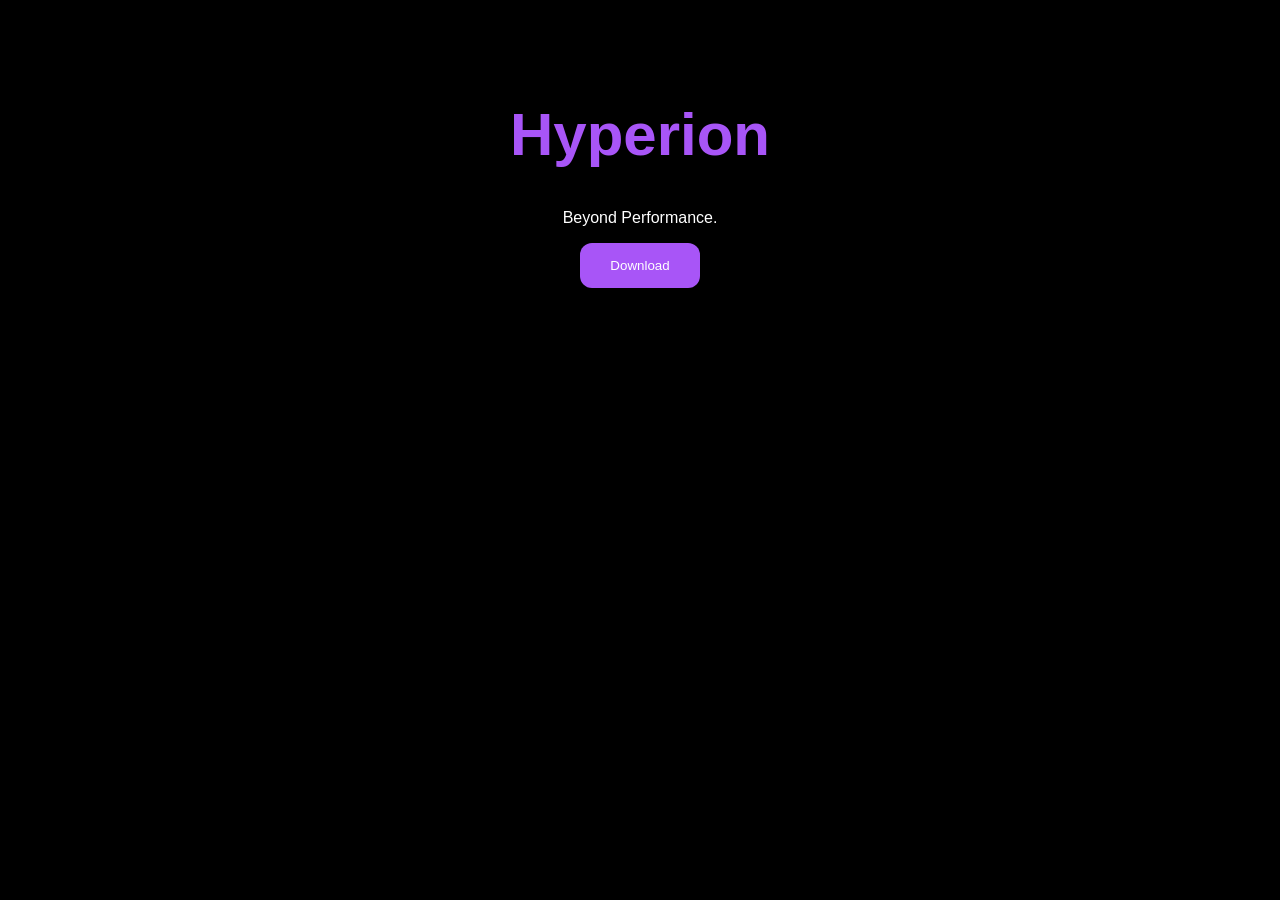
==== index.html @ 89da5c76 "Create index.html" ====
<!DOCTYPE html>
<html>
<head>
    <title>Hyperion</title>
    <style>
        body {
            background: #000;
            color: white;
            font-family: Arial, sans-serif;
            text-align: center;
            margin-top: 100px;
        }

        h1 {
            color: #a855f7;
            font-size: 60px;
        }

        button {
            background: #a855f7;
            border: none;
            padding: 15px 30px;
            color: white;
            border-radius: 12px;
            cursor: pointer;
        }
    </style>
</head>
<body>
    <h1>Hyperion</h1>
    <p>Beyond Performance.</p>

    <button>Download</button>
</body>
</html>
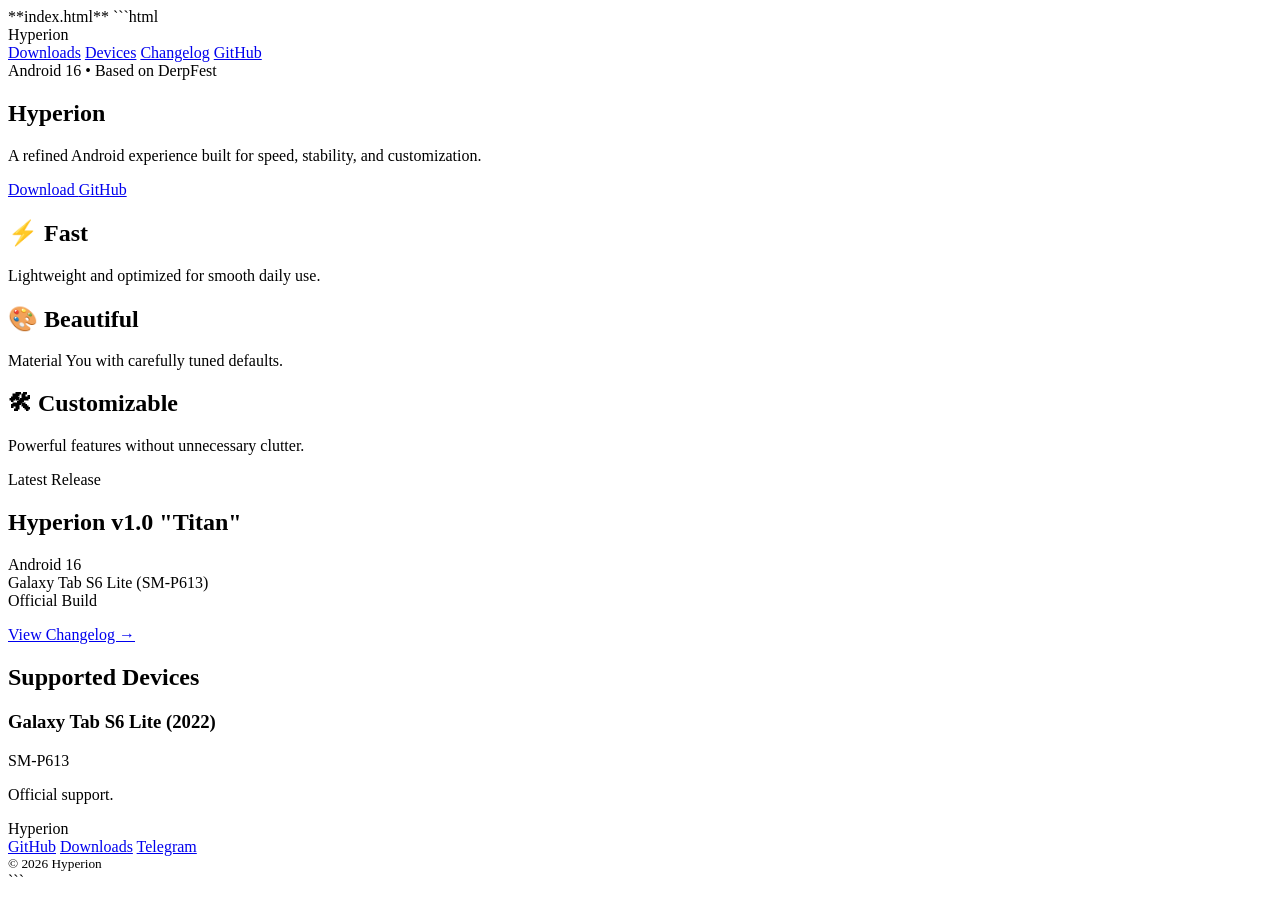
==== commit 5284c67c: "Update index.html" ====
--- a/index.html
+++ b/index.html
@@ -1,35 +1,147 @@
+**index.html**
+
+```html
 <!DOCTYPE html>
-<html>
+<html lang="en">
 <head>
+    <meta charset="UTF-8">
+    <meta name="viewport" content="width=device-width, initial-scale=1.0">
     <title>Hyperion</title>
-    <style>
-        body {
-            background: #000;
-            color: white;
-            font-family: Arial, sans-serif;
-            text-align: center;
-            margin-top: 100px;
-        }
 
-        h1 {
-            color: #a855f7;
-            font-size: 60px;
-        }
+    <link rel="stylesheet" href="style.css">
 
-        button {
-            background: #a855f7;
-            border: none;
-            padding: 15px 30px;
-            color: white;
-            border-radius: 12px;
-            cursor: pointer;
-        }
-    </style>
+    <link rel="preconnect" href="https://fonts.googleapis.com">
+    <link rel="preconnect" href="https://fonts.gstatic.com" crossorigin>
+    <link href="https://fonts.googleapis.com/css2?family=Inter:wght@300;400;500;600;700&display=swap" rel="stylesheet">
 </head>
+
 <body>
+
+<div class="background-glow"></div>
+
+<nav>
+    <div class="logo">
+        Hyperion
+    </div>
+
+    <div class="nav-links">
+        <a href="#">Downloads</a>
+        <a href="#">Devices</a>
+        <a href="#">Changelog</a>
+        <a href="#">GitHub</a>
+    </div>
+</nav>
+
+<section class="hero">
+
+    <div class="badge">
+        Android 16 • Based on DerpFest
+    </div>
+
     <h1>Hyperion</h1>
-    <p>Beyond Performance.</p>
 
-    <button>Download</button>
+    <p>
+        A refined Android experience built for speed,
+        stability, and customization.
+    </p>
+
+    <div class="buttons">
+        <a href="#" class="primary">
+            Download
+        </a>
+
+        <a href="#" class="secondary">
+            GitHub
+        </a>
+    </div>
+
+</section>
+
+<section class="features">
+
+    <div class="card">
+        <h2>⚡ Fast</h2>
+        <p>
+            Lightweight and optimized for smooth daily use.
+        </p>
+    </div>
+
+    <div class="card">
+        <h2>🎨 Beautiful</h2>
+        <p>
+            Material You with carefully tuned defaults.
+        </p>
+    </div>
+
+    <div class="card">
+        <h2>🛠 Customizable</h2>
+        <p>
+            Powerful features without unnecessary clutter.
+        </p>
+    </div>
+
+</section>
+
+<section class="release">
+
+    <div class="release-card">
+
+        <span class="release-tag">
+            Latest Release
+        </span>
+
+        <h2>Hyperion v1.0 "Titan"</h2>
+
+        <p>
+            Android 16<br>
+            Galaxy Tab S6 Lite (SM-P613)<br>
+            Official Build
+        </p>
+
+        <a href="#">
+            View Changelog →
+        </a>
+
+    </div>
+
+</section>
+
+<section class="devices">
+
+    <h2>Supported Devices</h2>
+
+    <div class="device-card">
+
+        <h3>Galaxy Tab S6 Lite (2022)</h3>
+
+        <span>SM-P613</span>
+
+        <p>
+            Official support.
+        </p>
+
+    </div>
+
+</section>
+
+<footer>
+
+    <div>
+        Hyperion
+    </div>
+
+    <div class="footer-links">
+        <a href="#">GitHub</a>
+        <a href="#">Downloads</a>
+        <a href="#">Telegram</a>
+    </div>
+
+    <small>
+        © 2026 Hyperion
+    </small>
+
+</footer>
+
 </body>
 </html>
+```
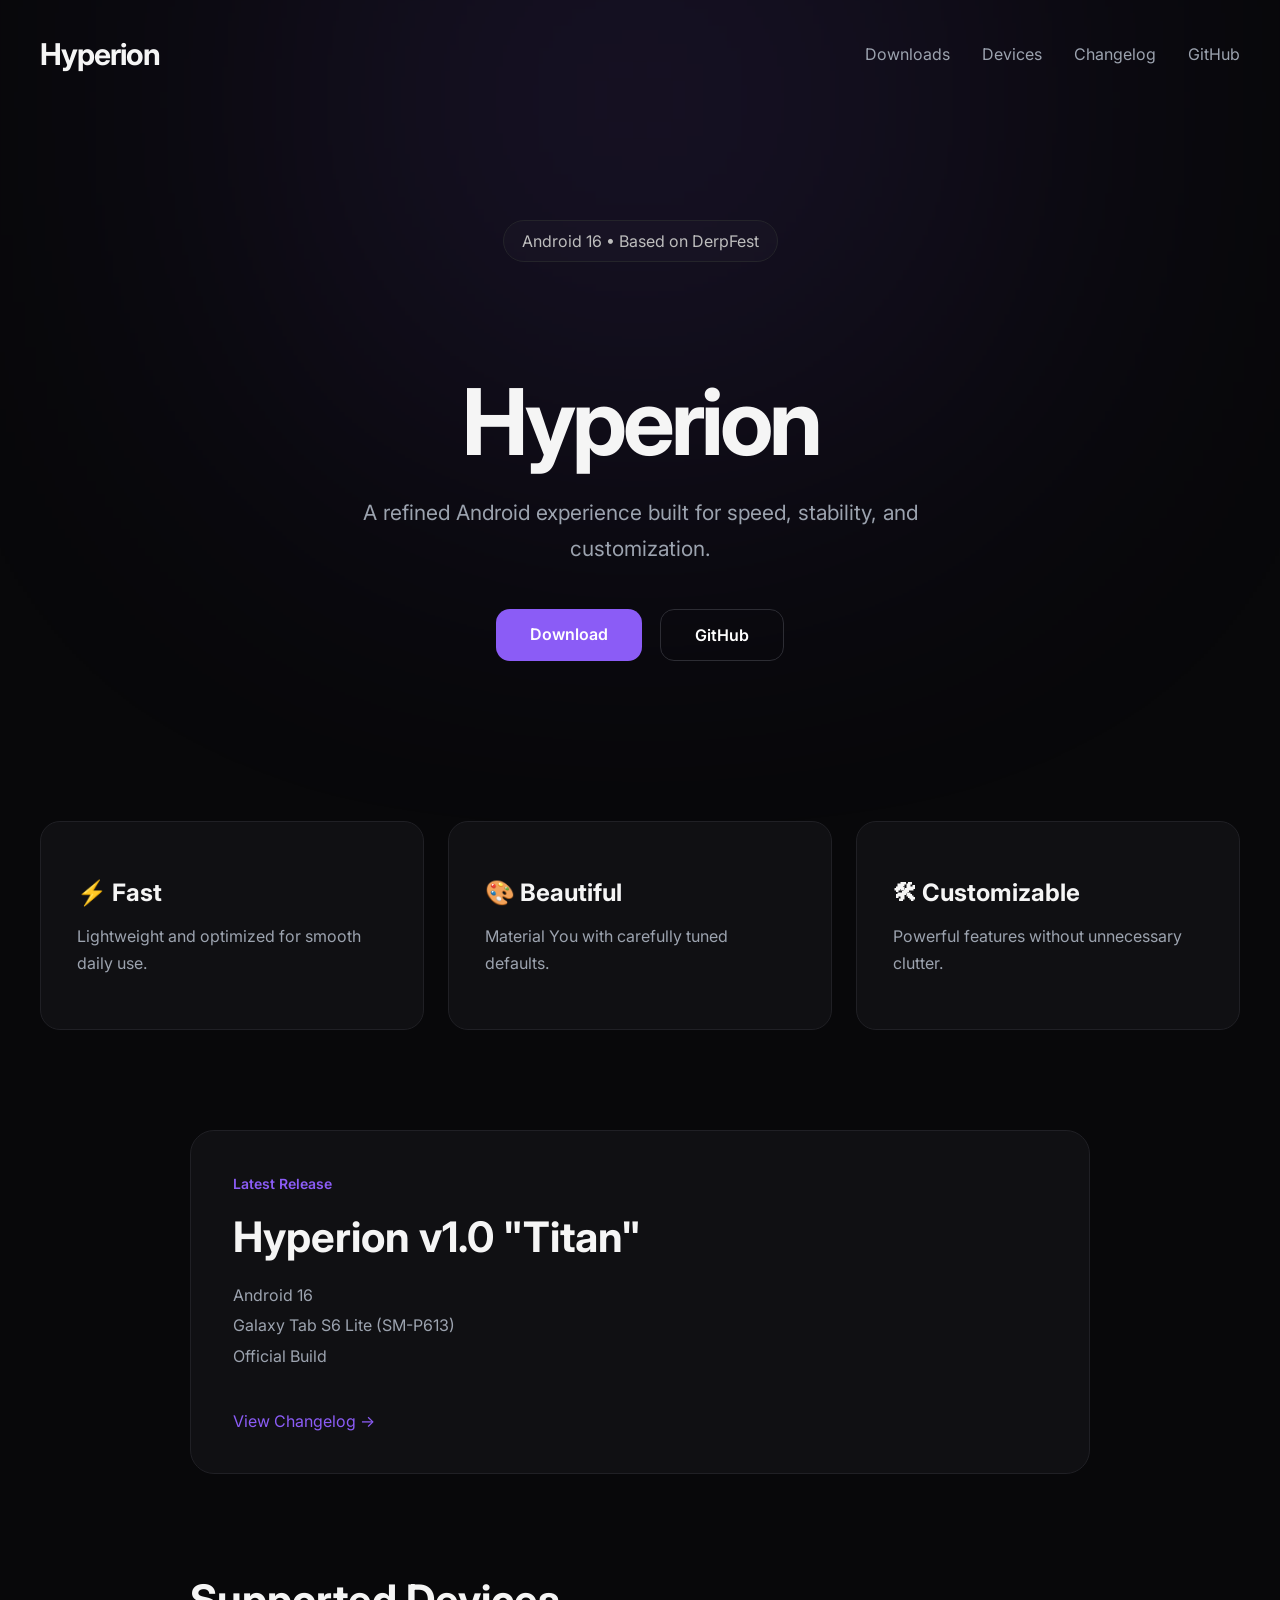
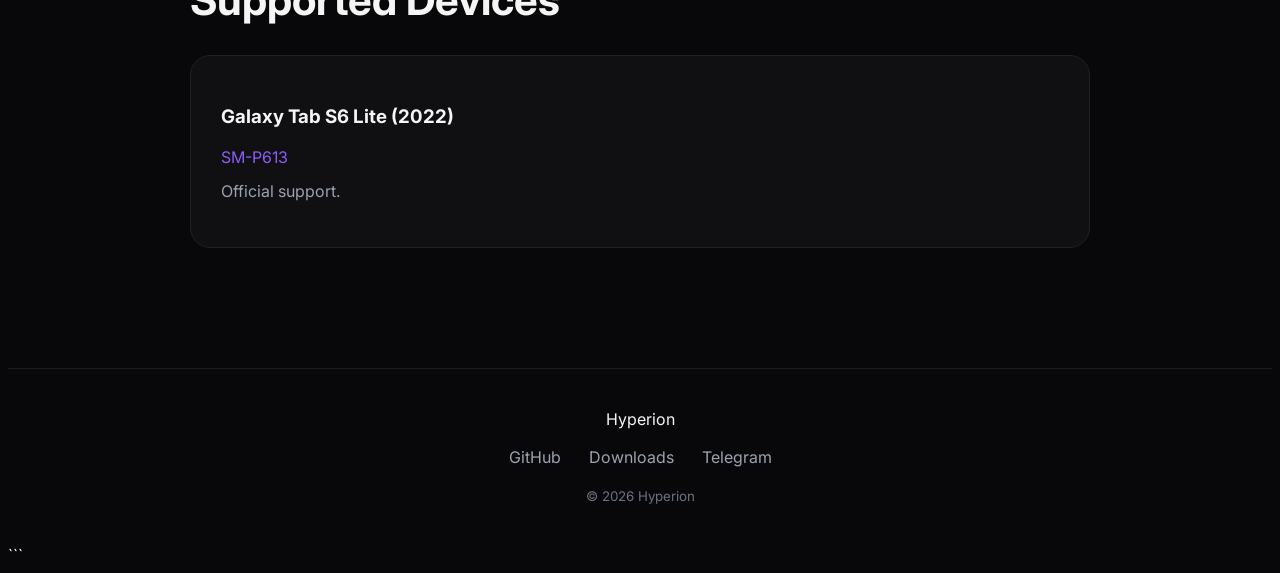
==== commit 4af0506e: "Update index.html" ====
--- a/index.html
+++ b/index.html
@@ -1,6 +1,3 @@
-**index.html**
-
-```html
 <!DOCTYPE html>
 <html lang="en">
 <head>
@@ -8,7 +5,7 @@
     <meta name="viewport" content="width=device-width, initial-scale=1.0">
     <title>Hyperion</title>
 
-    <link rel="stylesheet" href="style.css">
+    <link rel="stylesheet" href="css/style.css">
 
     <link rel="preconnect" href="https://fonts.googleapis.com">
     <link rel="preconnect" href="https://fonts.gstatic.com" crossorigin>
--- a/css/style.css
+++ b/css/style.css
@@ -0,0 +1,257 @@
+**style.css**
+
+```css
+*{
+    margin:0;
+    padding:0;
+    box-sizing:border-box;
+}
+
+body{
+    background:#08080a;
+    color:#f5f5f5;
+    font-family:'Inter',sans-serif;
+    overflow-x:hidden;
+}
+
+.background-glow{
+    position:fixed;
+    top:-250px;
+    left:50%;
+    transform:translateX(-50%);
+    width:700px;
+    height:700px;
+    background:#8b5cf6;
+    opacity:.12;
+    filter:blur(180px);
+    pointer-events:none;
+    z-index:-1;
+}
+
+nav{
+    max-width:1200px;
+    margin:auto;
+    padding:28px 24px;
+    display:flex;
+    justify-content:space-between;
+    align-items:center;
+}
+
+.logo{
+    font-size:30px;
+    font-weight:700;
+    letter-spacing:-1px;
+}
+
+.nav-links{
+    display:flex;
+    gap:32px;
+}
+
+.nav-links a{
+    color:#9ca3af;
+    text-decoration:none;
+    transition:.25s;
+}
+
+.nav-links a:hover{
+    color:white;
+}
+
+.hero{
+    text-align:center;
+    padding:120px 24px 100px;
+}
+
+.badge{
+    display:inline-block;
+    padding:10px 18px;
+    border:1px solid #24242a;
+    border-radius:999px;
+    color:#bdbdbd;
+    margin-bottom:28px;
+    background:rgba(255,255,255,.02);
+}
+
+.hero h1{
+    font-size:92px;
+    letter-spacing:-4px;
+    margin-bottom:18px;
+}
+
+.hero p{
+    max-width:650px;
+    margin:auto;
+    color:#9ca3af;
+    font-size:21px;
+    line-height:1.7;
+}
+
+.buttons{
+    margin-top:42px;
+    display:flex;
+    justify-content:center;
+    gap:18px;
+}
+
+.buttons a{
+    text-decoration:none;
+    padding:15px 34px;
+    border-radius:14px;
+    font-weight:600;
+    transition:.25s;
+}
+
+.primary{
+    background:#8b5cf6;
+    color:white;
+}
+
+.primary:hover{
+    transform:translateY(-2px);
+    box-shadow:0 0 35px rgba(139,92,246,.35);
+}
+
+.secondary{
+    border:1px solid #2d2d34;
+    color:white;
+}
+
+.secondary:hover{
+    background:#121216;
+}
+
+.features{
+    max-width:1200px;
+    margin:60px auto;
+    padding:0 24px;
+    display:grid;
+    grid-template-columns:repeat(auto-fit,minmax(280px,1fr));
+    gap:24px;
+}
+
+.card{
+    background:#101013;
+    border:1px solid #202025;
+    border-radius:20px;
+    padding:36px;
+    transition:.25s;
+}
+
+.card:hover{
+    transform:translateY(-5px);
+    border-color:#8b5cf6;
+}
+
+.card h2{
+    margin-bottom:16px;
+}
+
+.card p{
+    color:#9ca3af;
+    line-height:1.7;
+}
+
+.release{
+    max-width:900px;
+    margin:100px auto;
+    padding:0 24px;
+}
+
+.release-card{
+    background:#101013;
+    border:1px solid #202025;
+    border-radius:24px;
+    padding:42px;
+}
+
+.release-tag{
+    color:#8b5cf6;
+    font-size:14px;
+    font-weight:600;
+}
+
+.release-card h2{
+    margin:18px 0;
+    font-size:42px;
+}
+
+.release-card p{
+    color:#9ca3af;
+    line-height:1.9;
+}
+
+.release-card a{
+    display:inline-block;
+    margin-top:24px;
+    color:#8b5cf6;
+    text-decoration:none;
+}
+
+.devices{
+    max-width:900px;
+    margin:auto;
+    padding:0 24px 120px;
+}
+
+.devices h2{
+    font-size:42px;
+    margin-bottom:30px;
+}
+
+.device-card{
+    background:#101013;
+    border:1px solid #202025;
+    border-radius:20px;
+    padding:30px;
+}
+
+.device-card span{
+    color:#8b5cf6;
+}
+
+.device-card p{
+    margin-top:14px;
+    color:#9ca3af;
+}
+
+footer{
+    border-top:1px solid #1c1c21;
+    padding:40px 24px;
+    text-align:center;
+}
+
+.footer-links{
+    margin:18px 0;
+}
+
+.footer-links a{
+    color:#9ca3af;
+    text-decoration:none;
+    margin:0 12px;
+}
+
+.footer-links a:hover{
+    color:white;
+}
+
+small{
+    color:#6b7280;
+}
+
+@media(max-width:800px){
+
+    .nav-links{
+        display:none;
+    }
+
+    .hero h1{
+        font-size:58px;
+    }
+
+    .hero p{
+        font-size:18px;
+    }
+
+}
+```
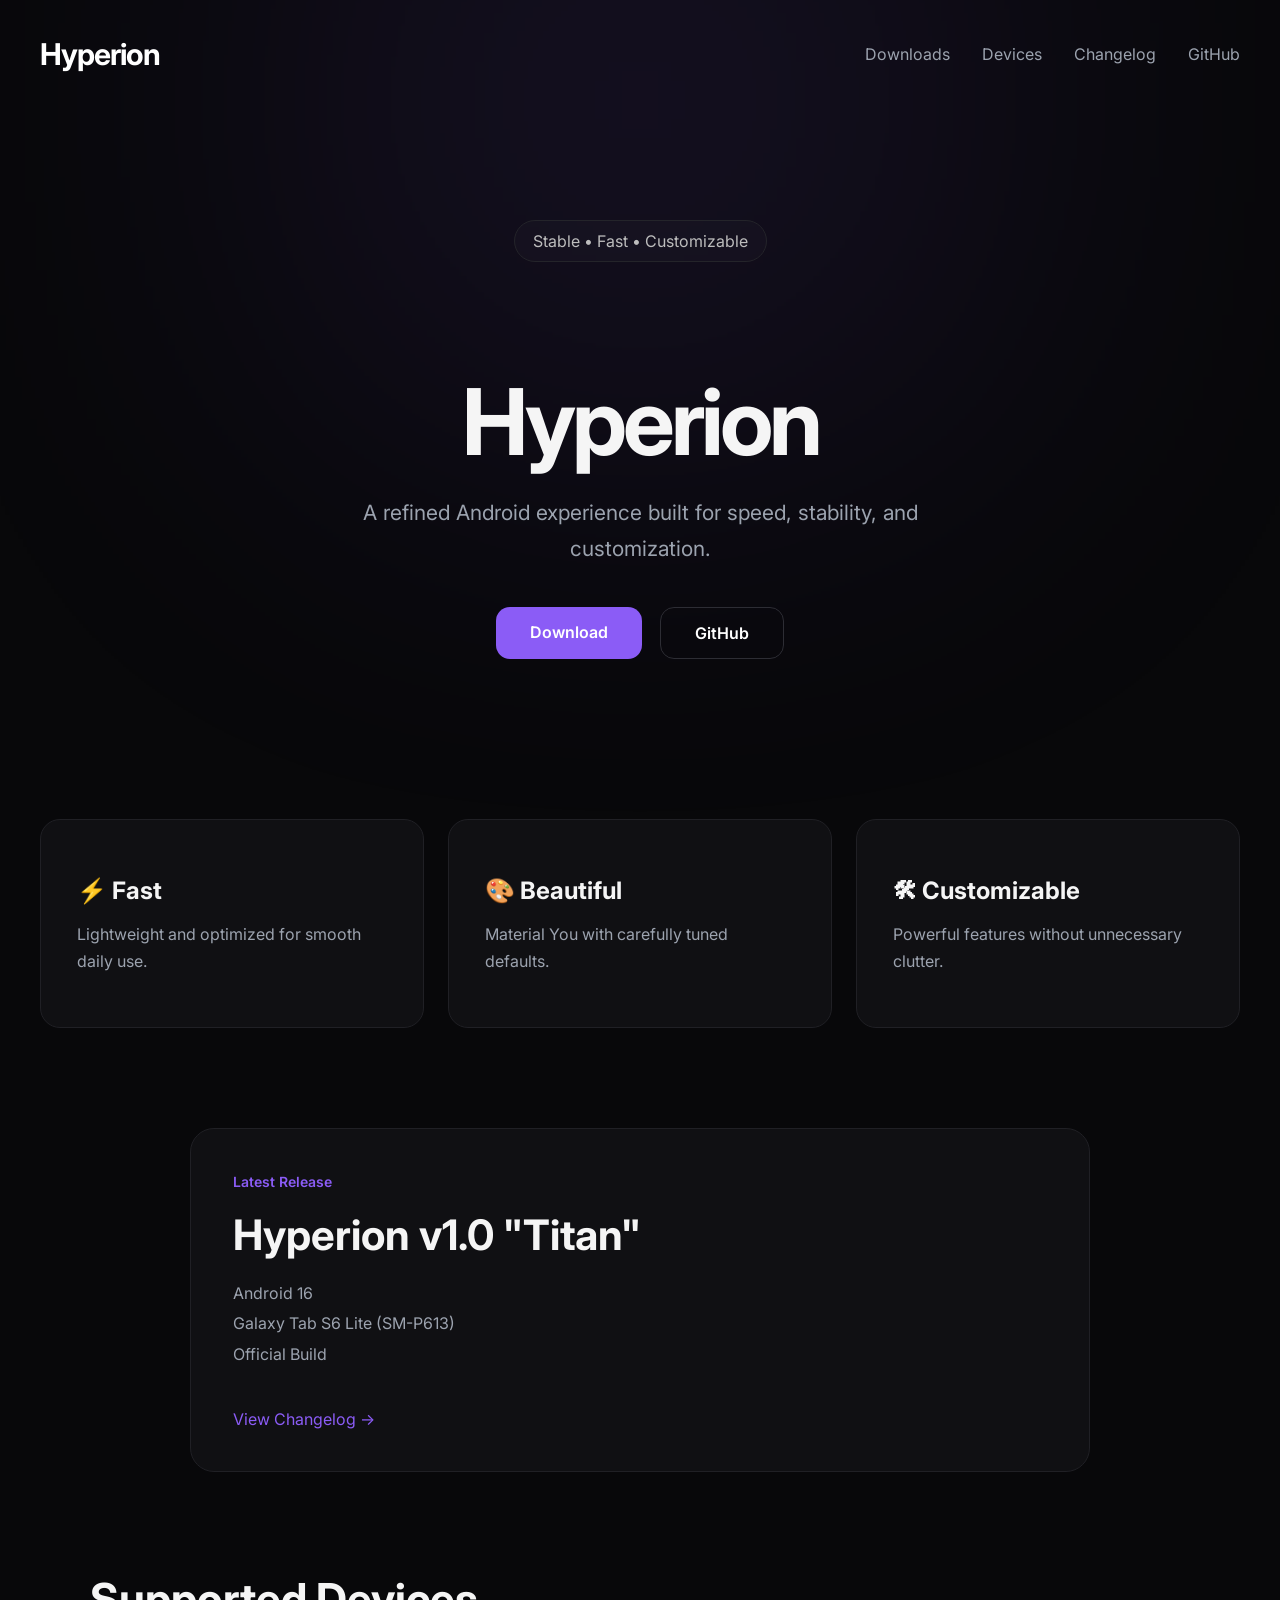
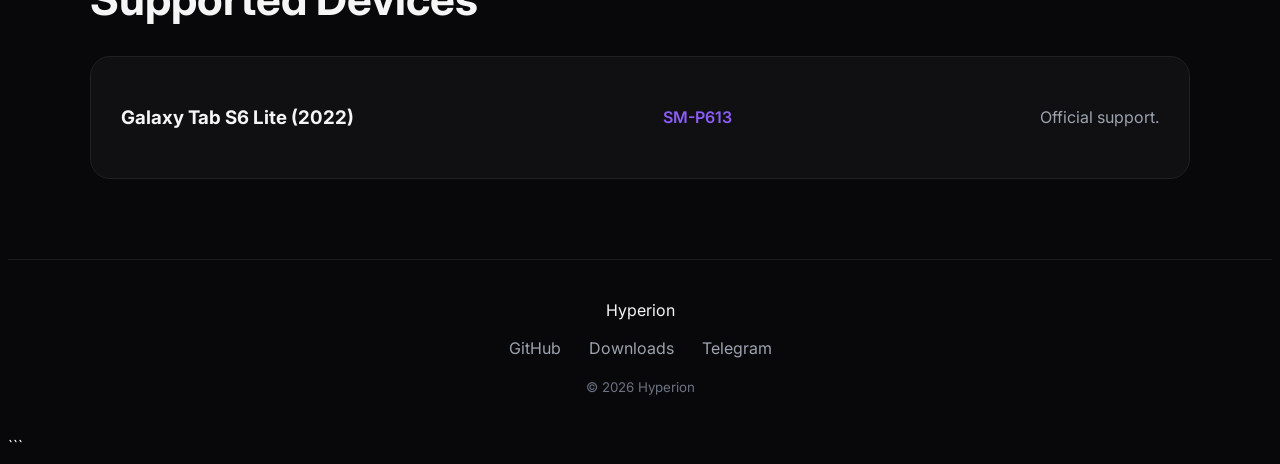
==== commit 6598a4bb: "Update index.html" ====
--- a/index.html
+++ b/index.html
@@ -32,7 +32,7 @@
 <section class="hero">
 
     <div class="badge">
-        Android 16 • Based on DerpFest
+        Stable • Fast • Customizable
     </div>
 
     <h1>Hyperion</h1>
--- a/css/style.css
+++ b/css/style.css
@@ -1,7 +1,4 @@
-**style.css**
-
-```css
-*{
+{
     margin:0;
     padding:0;
     box-sizing:border-box;
@@ -22,22 +19,26 @@
     width:700px;
     height:700px;
     background:#8b5cf6;
-    opacity:.12;
+    opacity:.10;
     filter:blur(180px);
     pointer-events:none;
     z-index:-1;
 }
 
+/* ---------- NAV ---------- */
+
 nav{
-    max-width:1200px;
+    max-width:1400px;
     margin:auto;
-    padding:28px 24px;
+    padding:28px 32px;
     display:flex;
     justify-content:space-between;
     align-items:center;
 }
 
 .logo{
+    text-decoration:none;
+    color:white;
     font-size:30px;
     font-weight:700;
     letter-spacing:-1px;
@@ -57,6 +58,8 @@
 .nav-links a:hover{
     color:white;
 }
+
+/* ---------- HOME HERO ---------- */
 
 .hero{
     text-align:center;
@@ -68,9 +71,9 @@
     padding:10px 18px;
     border:1px solid #24242a;
     border-radius:999px;
+    background:rgba(255,255,255,.02);
     color:#bdbdbd;
     margin-bottom:28px;
-    background:rgba(255,255,255,.02);
 }
 
 .hero h1{
@@ -87,14 +90,44 @@
     line-height:1.7;
 }
 
-.buttons{
-    margin-top:42px;
+/* ---------- BUTTONS ---------- */
+
+.buttons,
+.hero-buttons{
+    margin-top:40px;
     display:flex;
     justify-content:center;
     gap:18px;
 }
 
-.buttons a{
+.primary,
+.primary-btn{
+    background:#8b5cf6;
+    color:white;
+}
+
+.primary:hover,
+.primary-btn:hover{
+    transform:translateY(-2px);
+    box-shadow:0 0 35px rgba(139,92,246,.35);
+}
+
+.secondary,
+.secondary-btn{
+    border:1px solid #2d2d34;
+    color:white;
+    background:transparent;
+}
+
+.secondary:hover,
+.secondary-btn:hover{
+    background:#121216;
+}
+
+.buttons a,
+.hero-buttons a,
+.primary-btn,
+.secondary-btn{
     text-decoration:none;
     padding:15px 34px;
     border-radius:14px;
@@ -102,24 +135,7 @@
     transition:.25s;
 }
 
-.primary{
-    background:#8b5cf6;
-    color:white;
-}
-
-.primary:hover{
-    transform:translateY(-2px);
-    box-shadow:0 0 35px rgba(139,92,246,.35);
-}
-
-.secondary{
-    border:1px solid #2d2d34;
-    color:white;
-}
-
-.secondary:hover{
-    background:#121216;
-}
+/* ---------- FEATURES ---------- */
 
 .features{
     max-width:1200px;
@@ -152,6 +168,8 @@
     line-height:1.7;
 }
 
+/* ---------- RELEASE ---------- */
+
 .release{
     max-width:900px;
     margin:100px auto;
@@ -188,14 +206,75 @@
     text-decoration:none;
 }
 
-.devices{
-    max-width:900px;
+/* ---------- DEVICES PAGE ---------- */
+
+.device-hero{
+    max-width:1400px;
     margin:auto;
-    padding:0 24px 120px;
-}
-
-.devices h2{
-    font-size:42px;
+    min-height:85vh;
+
+    display:flex;
+    align-items:center;
+    justify-content:space-between;
+
+    padding:60px 40px;
+}
+
+.device-info{
+    width:48%;
+}
+
+.hero-badge{
+    color:#8b5cf6;
+    font-size:14px;
+    font-weight:600;
+    letter-spacing:1px;
+    text-transform:uppercase;
+}
+
+.device-info h1{
+    font-size:96px;
+    line-height:.92;
+    margin:24px 0;
+    letter-spacing:-4px;
+}
+
+.device-info p{
+    max-width:550px;
+    color:#9ca3af;
+    font-size:24px;
+    line-height:1.6;
+}
+
+.device-render{
+    width:50%;
+    display:flex;
+    justify-content:center;
+}
+
+.device-render img{
+    width:100%;
+    max-width:700px;
+    filter:drop-shadow(0 40px 80px rgba(0,0,0,.5));
+    transition:.35s;
+}
+
+.device-render img:hover{
+    transform:translateY(-10px) rotate(-2deg);
+}
+
+/* ---------- DEVICE LIST ---------- */
+
+.devices,
+.supported{
+    max-width:1100px;
+    margin:80px auto;
+    padding:0 40px;
+}
+
+.devices h2,
+.supported h2{
+    font-size:44px;
     margin-bottom:30px;
 }
 
@@ -204,20 +283,27 @@
     border:1px solid #202025;
     border-radius:20px;
     padding:30px;
-}
-
-.device-card span{
+    display:flex;
+    justify-content:space-between;
+    align-items:center;
+    margin-bottom:20px;
+}
+
+.device-card p{
+    color:#9ca3af;
+}
+
+.device-card span,
+.official{
     color:#8b5cf6;
-}
-
-.device-card p{
-    margin-top:14px;
-    color:#9ca3af;
-}
+    font-weight:600;
+}
+
+/* ---------- FOOTER ---------- */
 
 footer{
     border-top:1px solid #1c1c21;
-    padding:40px 24px;
+    padding:40px;
     text-align:center;
 }
 
@@ -235,8 +321,38 @@
     color:white;
 }
 
-small{
+small,
+footer p{
     color:#6b7280;
+}
+
+/* ---------- MOBILE ---------- */
+
+@media(max-width:1000px){
+
+    .device-hero{
+        flex-direction:column;
+        text-align:center;
+        gap:50px;
+    }
+
+    .device-info,
+    .device-render{
+        width:100%;
+    }
+
+    .device-info h1{
+        font-size:64px;
+    }
+
+    .device-info p{
+        margin:auto;
+        font-size:20px;
+    }
+
+    .hero-buttons{
+        justify-content:center;
+    }
 }
 
 @media(max-width:800px){
@@ -252,6 +368,5 @@
     .hero p{
         font-size:18px;
     }
-
-}
-```
+}
+
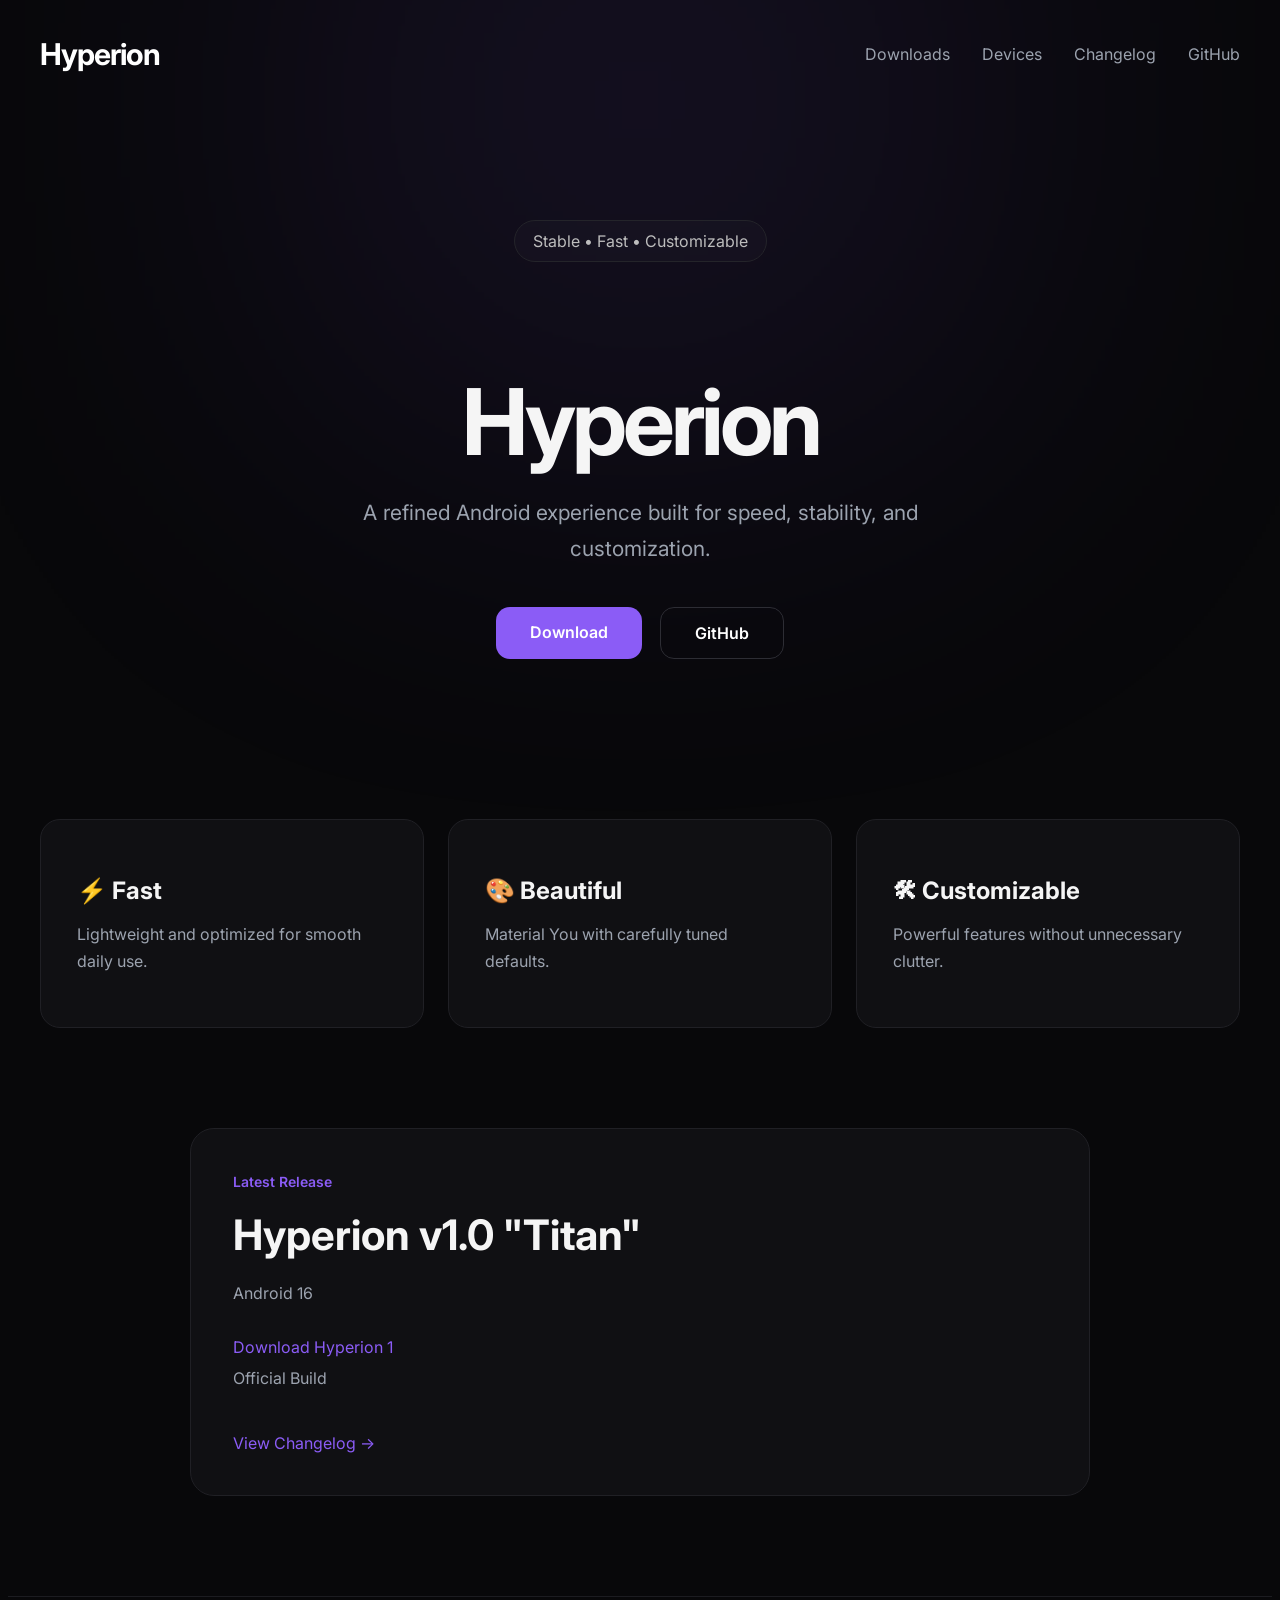
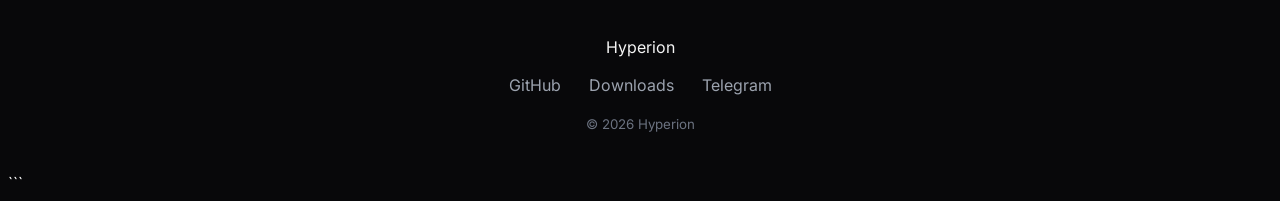
==== commit d36e9a38: "Update index.html" ====
--- a/index.html
+++ b/index.html
@@ -91,7 +91,7 @@
 
         <p>
             Android 16<br>
-            Galaxy Tab S6 Lite (SM-P613)<br>
+            <a href="#">Download Hyperion 1</a><br>
             Official Build
         </p>
 
@@ -103,23 +103,9 @@
 
 </section>
 
-<section class="devices">
 
-    <h2>Supported Devices</h2>
 
-    <div class="device-card">
 
-        <h3>Galaxy Tab S6 Lite (2022)</h3>
-
-        <span>SM-P613</span>
-
-        <p>
-            Official support.
-        </p>
-
-    </div>
-
-</section>
 
 <footer>
 
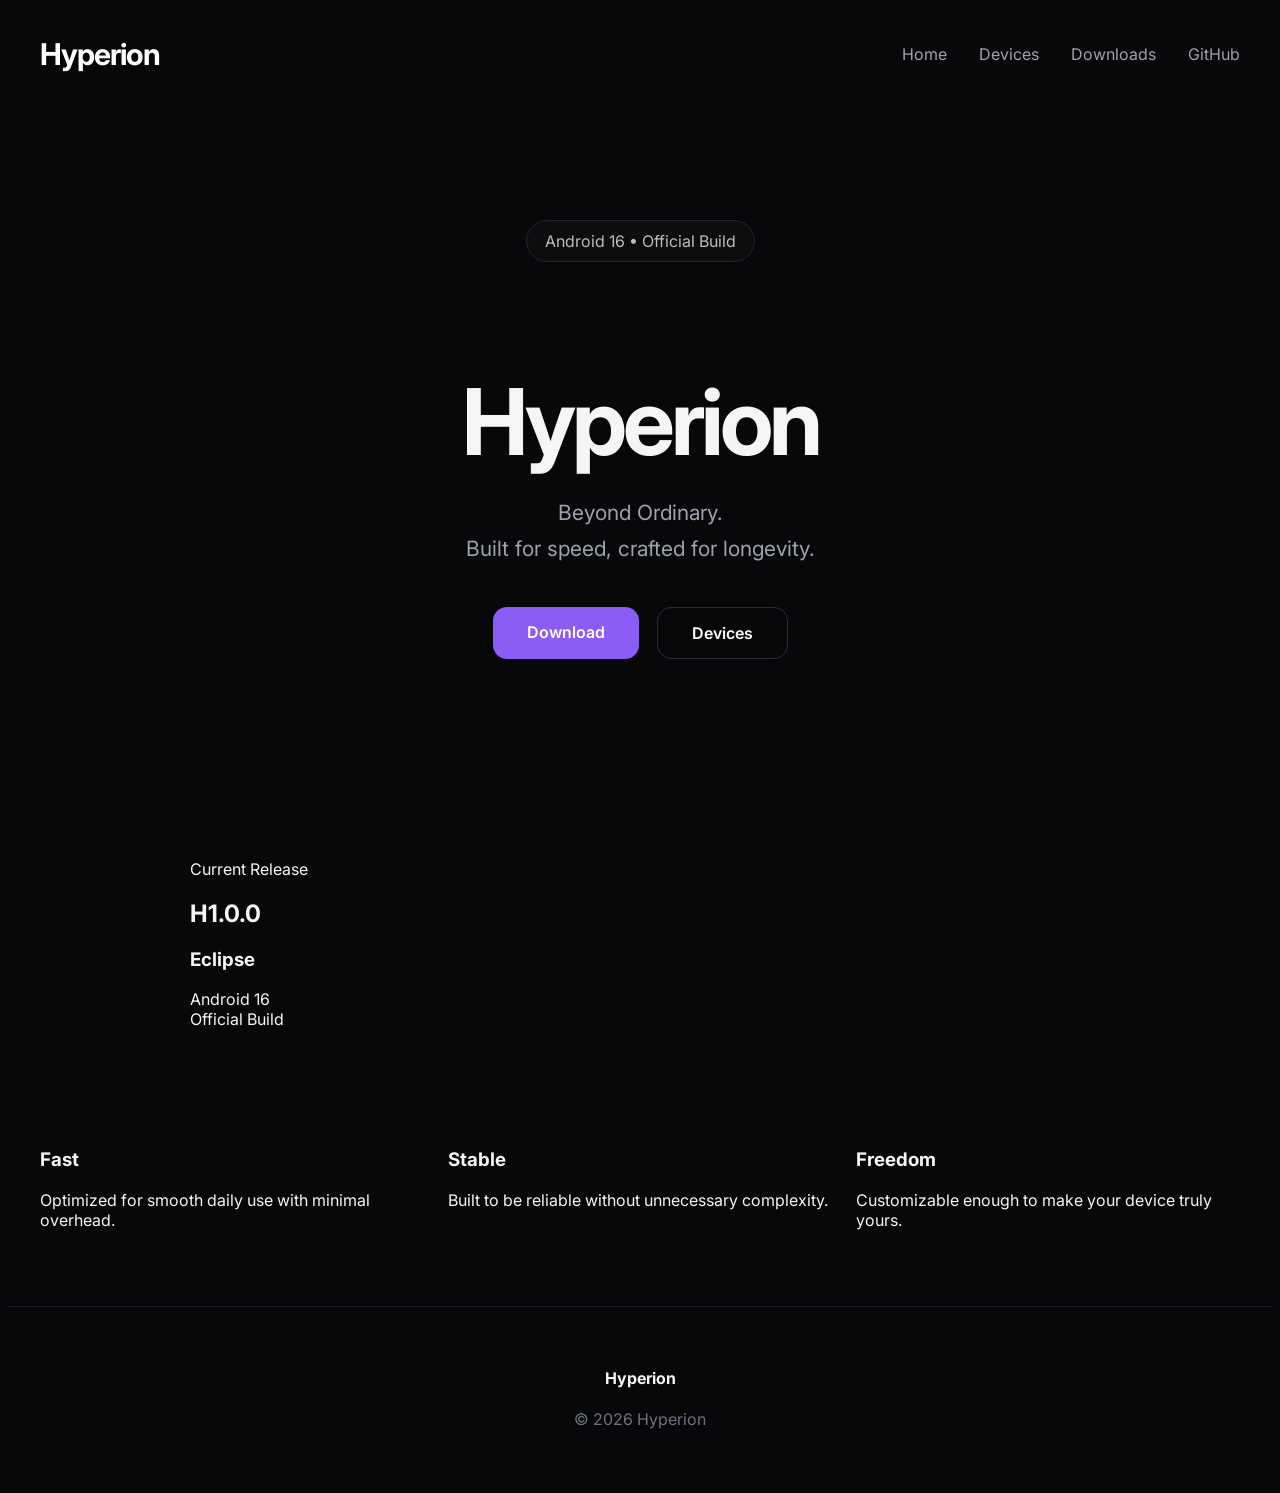
==== commit 924fc232: "Update index.html" ====
--- a/index.html
+++ b/index.html
@@ -8,123 +8,104 @@
     <link rel="stylesheet" href="css/style.css">
 
     <link rel="preconnect" href="https://fonts.googleapis.com">
-    <link rel="preconnect" href="https://fonts.gstatic.com" crossorigin>
-    <link href="https://fonts.googleapis.com/css2?family=Inter:wght@300;400;500;600;700&display=swap" rel="stylesheet">
+    <link href="https://fonts.googleapis.com/css2?family=Inter:wght@300;400;500;600;700;800&display=swap" rel="stylesheet">
 </head>
-
 <body>
 
-<div class="background-glow"></div>
+<div class="horizon"></div>
 
 <nav>
-    <div class="logo">
+
+    <a class="logo" href="index.html">
         Hyperion
+    </a>
+
+    <div class="nav-links">
+        <a href="index.html">Home</a>
+        <a href="devices.html">Devices</a>
+        <a href="#">Downloads</a>
+        <a href="#">GitHub</a>
     </div>
 
-    <div class="nav-links">
-        <a href="#">Downloads</a>
-        <a href="#">Devices</a>
-        <a href="#">Changelog</a>
-        <a href="#">GitHub</a>
-    </div>
 </nav>
 
 <section class="hero">
 
-    <div class="badge">
-        Stable • Fast • Customizable
-    </div>
+    <span class="badge">
+        Android 16 • Official Build
+    </span>
 
     <h1>Hyperion</h1>
 
     <p>
-        A refined Android experience built for speed,
-        stability, and customization.
+        Beyond Ordinary.
+        <br>
+        Built for speed, crafted for longevity.
     </p>
 
     <div class="buttons">
-        <a href="#" class="primary">
+        <a href="#" class="btn primary">
             Download
         </a>
 
-        <a href="#" class="secondary">
-            GitHub
+        <a href="devices.html" class="btn secondary">
+            Devices
         </a>
-    </div>
-
-</section>
-
-<section class="features">
-
-    <div class="card">
-        <h2>⚡ Fast</h2>
-        <p>
-            Lightweight and optimized for smooth daily use.
-        </p>
-    </div>
-
-    <div class="card">
-        <h2>🎨 Beautiful</h2>
-        <p>
-            Material You with carefully tuned defaults.
-        </p>
-    </div>
-
-    <div class="card">
-        <h2>🛠 Customizable</h2>
-        <p>
-            Powerful features without unnecessary clutter.
-        </p>
     </div>
 
 </section>
 
 <section class="release">
 
-    <div class="release-card">
+    <span class="section-title">
+        Current Release
+    </span>
 
-        <span class="release-tag">
-            Latest Release
-        </span>
+    <h2>H1.0.0</h2>
 
-        <h2>Hyperion v1.0 "Titan"</h2>
+    <h3>Eclipse</h3>
 
+    <p>
+        Android 16<br>
+        Official Build
+    </p>
+
+</section>
+
+<section class="features">
+
+    <div class="feature">
+        <h3>Fast</h3>
         <p>
-            Android 16<br>
-            <a href="#">Download Hyperion 1</a><br>
-            Official Build
+            Optimized for smooth daily use with minimal overhead.
         </p>
+    </div>
 
-        <a href="#">
-            View Changelog →
-        </a>
+    <div class="feature">
+        <h3>Stable</h3>
+        <p>
+            Built to be reliable without unnecessary complexity.
+        </p>
+    </div>
 
+    <div class="feature">
+        <h3>Freedom</h3>
+        <p>
+            Customizable enough to make your device truly yours.
+        </p>
     </div>
 
 </section>
 
-
-
-
-
 <footer>
 
-    <div>
-        Hyperion
-    </div>
+    <div class="footer-line"></div>
 
-    <div class="footer-links">
-        <a href="#">GitHub</a>
-        <a href="#">Downloads</a>
-        <a href="#">Telegram</a>
-    </div>
+    <h4>Hyperion</h4>
 
-    <small>
-        © 2026 Hyperion
-    </small>
+    <p>© 2026 Hyperion</p>
 
 </footer>
 
 </body>
 </html>
-```
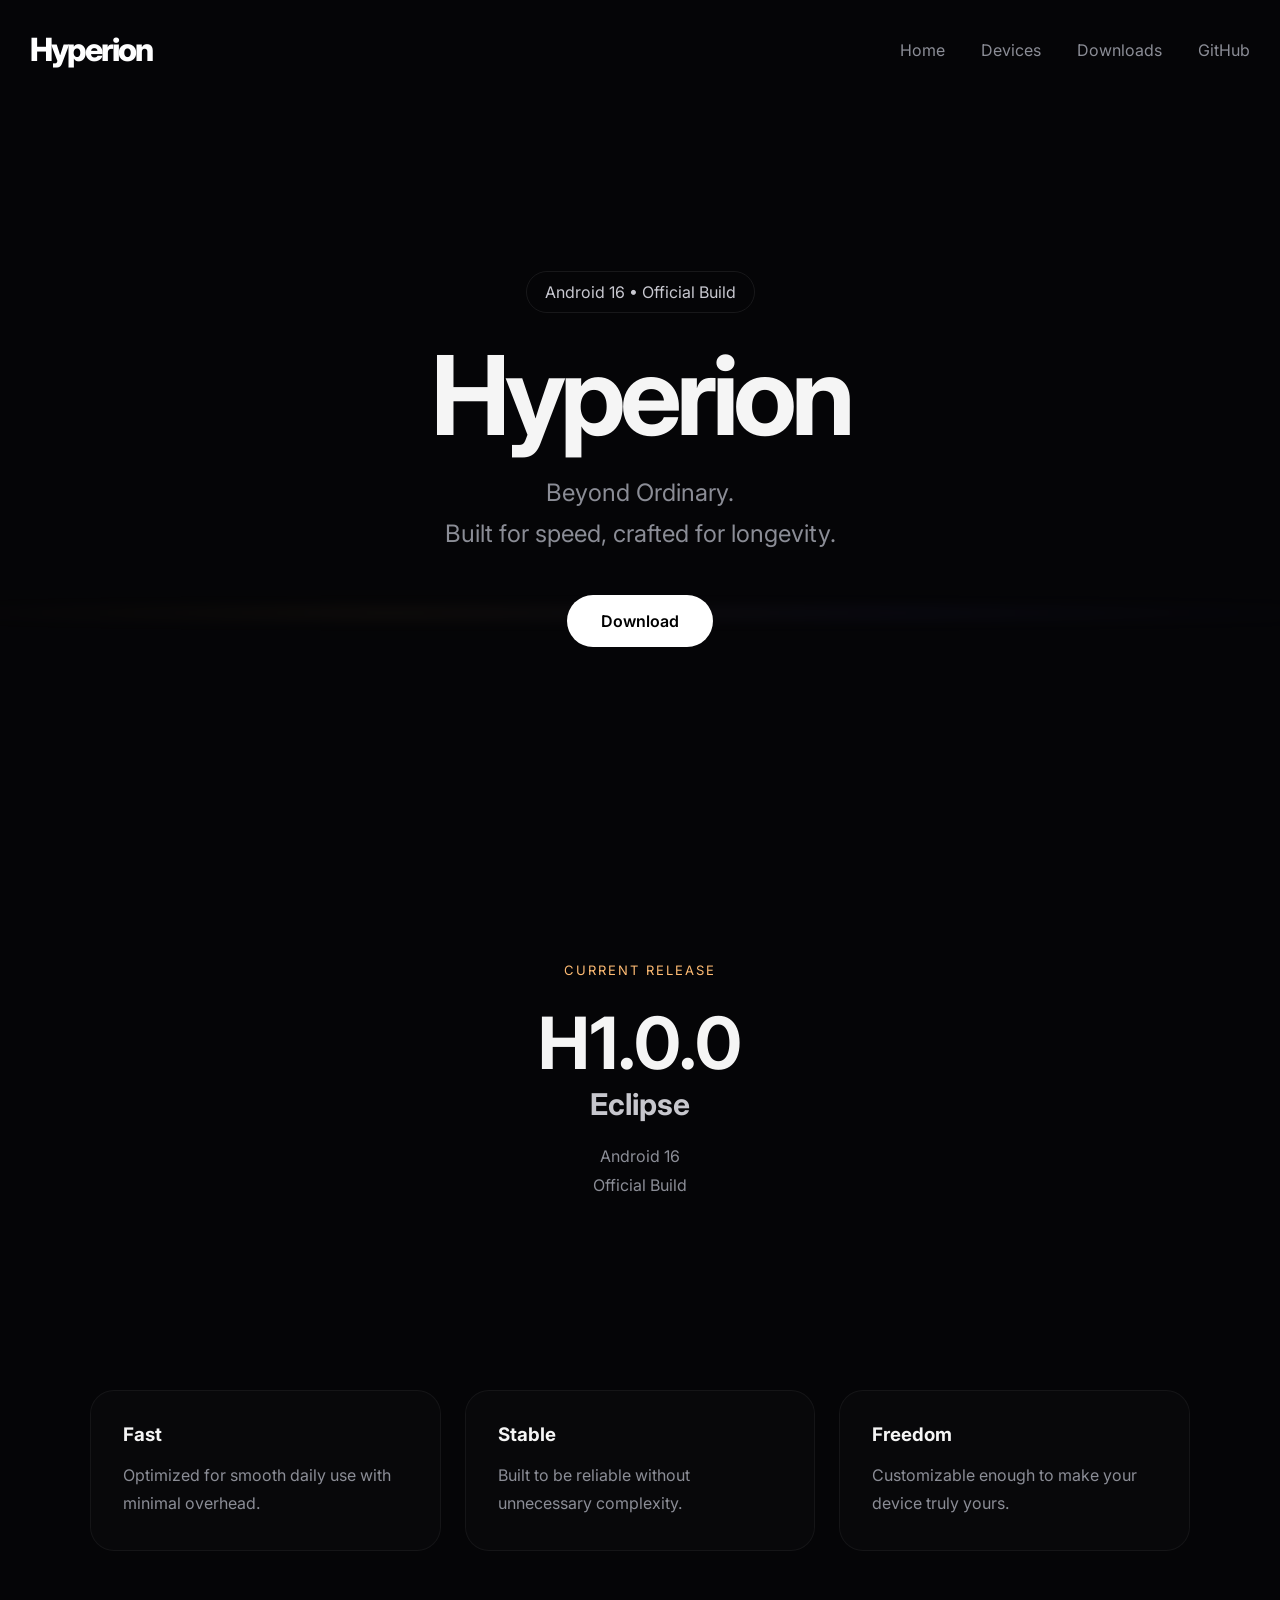
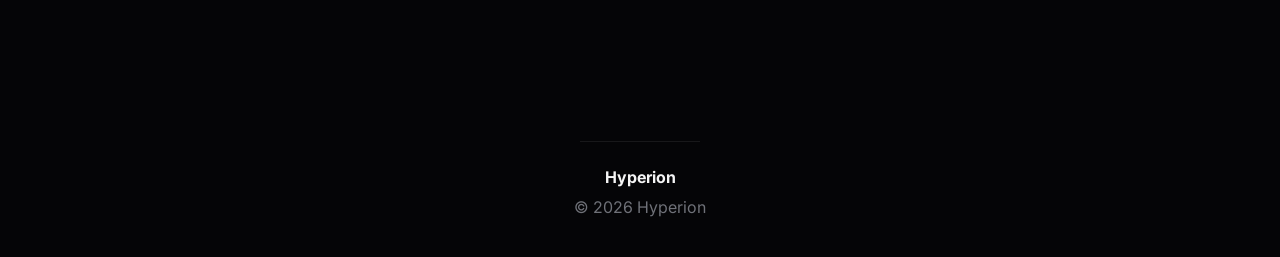
==== commit e231a0e0: "Update index.html" ====
--- a/index.html
+++ b/index.html
@@ -44,14 +44,9 @@
     </p>
 
     <div class="buttons">
-        <a href="#" class="btn primary">
+        <a href="devices.html" class="btn primary">
             Download
         </a>
-
-        <a href="devices.html" class="btn secondary">
-            Devices
-        </a>
-    </div>
 
 </section>
 
--- a/css/style.css
+++ b/css/style.css
@@ -1,372 +1,538 @@
-{
+*{
     margin:0;
     padding:0;
     box-sizing:border-box;
 }
 
+html{
+    scroll-behavior:smooth;
+}
+
 body{
-    background:#08080a;
+    background:#050507;
     color:#f5f5f5;
-    font-family:'Inter',sans-serif;
+    font-family:Inter,sans-serif;
     overflow-x:hidden;
 }
 
-.background-glow{
+/* Horizon */
+
+.horizon{
+
     position:fixed;
-    top:-250px;
-    left:50%;
-    transform:translateX(-50%);
-    width:700px;
-    height:700px;
-    background:#8b5cf6;
-    opacity:.10;
-    filter:blur(180px);
+
+    left:-10%;
+    top:68%;
+
+    width:120%;
+    height:2px;
+
+    background:
+    linear-gradient(
+        90deg,
+        transparent,
+        rgba(255,190,100,.3),
+        rgba(120,110,255,.3),
+        transparent
+    );
+
+    filter:blur(8px);
+
+    animation:move 12s ease-in-out infinite;
+
     pointer-events:none;
+
     z-index:-1;
-}
-
-/* ---------- NAV ---------- */
+
+}
+
+@keyframes move{
+
+    0%{
+        transform:translateX(-3%);
+    }
+
+    50%{
+        transform:translateX(3%);
+    }
+
+    100%{
+        transform:translateX(-3%);
+    }
+
+}
+
+/* Navbar */
 
 nav{
+
     max-width:1400px;
+
     margin:auto;
-    padding:28px 32px;
-    display:flex;
+
+    padding:30px;
+
+    display:flex;
+
     justify-content:space-between;
+
     align-items:center;
+
 }
 
 .logo{
+
+    color:white;
+
     text-decoration:none;
+
+    font-size:32px;
+
+    font-weight:800;
+
+    letter-spacing:-2px;
+
+}
+
+.nav-links{
+
+    display:flex;
+
+    gap:36px;
+
+}
+
+.nav-links a{
+
+    color:#8b8d96;
+
+    text-decoration:none;
+
+    transition:.25s;
+
+}
+
+.nav-links a:hover{
+
     color:white;
+
+}
+
+/* Hero */
+
+.hero{
+
+    min-height:80vh;
+
+    display:flex;
+
+    flex-direction:column;
+
+    justify-content:center;
+
+    align-items:center;
+
+    text-align:center;
+
+    padding:40px;
+
+}
+
+.badge{
+
+    padding:10px 18px;
+
+    border:1px solid rgba(255,255,255,.08);
+
+    border-radius:999px;
+
+    color:#c8c8d0;
+
+    margin-bottom:30px;
+
+}
+
+.hero h1{
+
+    font-size:110px;
+
+    letter-spacing:-6px;
+
+    line-height:.95;
+
+}
+
+.hero p{
+
+    margin-top:25px;
+
+    color:#8b8d96;
+
+    font-size:24px;
+
+    line-height:1.7;
+
+}
+
+/* Buttons */
+
+.buttons{
+
+    display:flex;
+
+    gap:18px;
+
+    margin-top:40px;
+
+}
+
+.btn{
+
+    text-decoration:none;
+
+    padding:16px 34px;
+
+    border-radius:999px;
+
+    transition:.25s;
+
+    font-weight:600;
+
+}
+
+.primary{
+
+    background:white;
+
+    color:black;
+
+}
+
+.primary:hover{
+
+    transform:translateY(-2px);
+
+}
+
+.secondary{
+
+    color:white;
+
+    border:1px solid rgba(255,255,255,.08);
+
+}
+
+.secondary:hover{
+
+    background:rgba(255,255,255,.03);
+
+}
+
+/* Release */
+
+.release{
+
+    max-width:900px;
+
+    margin:100px auto;
+
+    text-align:center;
+
+    padding:40px;
+
+}
+
+.section-title{
+
+    color:#ffbc74;
+
+    text-transform:uppercase;
+
+    letter-spacing:2px;
+
+    font-size:13px;
+
+}
+
+.release h2{
+
+    margin-top:20px;
+
+    font-size:72px;
+
+}
+
+.release h3{
+
     font-size:30px;
-    font-weight:700;
-    letter-spacing:-1px;
-}
-
-.nav-links{
-    display:flex;
-    gap:32px;
-}
-
-.nav-links a{
-    color:#9ca3af;
-    text-decoration:none;
-    transition:.25s;
-}
-
-.nav-links a:hover{
-    color:white;
-}
-
-/* ---------- HOME HERO ---------- */
-
-.hero{
+
+    color:#c7c7cd;
+
+    margin-bottom:20px;
+
+}
+
+.release p{
+
+    color:#8b8d96;
+
+    line-height:1.8;
+
+}
+
+/* Features */
+
+.features{
+
+    max-width:1200px;
+
+    margin:auto;
+
+    padding:50px;
+
+    display:grid;
+
+    grid-template-columns:repeat(auto-fit,minmax(250px,1fr));
+
+    gap:24px;
+
+}
+
+.feature{
+
+    border:1px solid rgba(255,255,255,.05);
+
+    border-radius:24px;
+
+    padding:32px;
+
+    background:rgba(255,255,255,.015);
+
+    transition:.3s;
+
+}
+
+.feature:hover{
+
+    transform:translateY(-4px);
+
+    border-color:rgba(255,190,100,.2);
+
+}
+
+.feature h3{
+
+    margin-bottom:15px;
+
+}
+
+.feature p{
+
+    color:#8b8d96;
+
+    line-height:1.8;
+
+}
+
+/* Devices */
+
+.device-hero{
+
+    max-width:1450px;
+
+    margin:auto;
+
+    min-height:80vh;
+
+    display:flex;
+
+    align-items:center;
+
+    justify-content:space-between;
+
+    padding:50px;
+
+}
+
+.device-text{
+
+    width:48%;
+
+}
+
+.device-text h1{
+
+    font-size:82px;
+
+    letter-spacing:-4px;
+
+    line-height:.95;
+
+    margin:25px 0;
+
+}
+
+.device-text p{
+
+    color:#8b8d96;
+
+    font-size:22px;
+
+    line-height:1.7;
+
+    margin-bottom:35px;
+
+}
+
+.device-image{
+
+    width:50%;
+
+    display:flex;
+
+    justify-content:center;
+
+}
+
+.device-image img{
+
+    max-width:650px;
+
+    width:100%;
+
+    transition:.35s;
+
+    filter:drop-shadow(0 30px 80px rgba(0,0,0,.5));
+
+}
+
+.device-image img:hover{
+
+    transform:translateY(-8px);
+
+}
+
+.device-list{
+
+    max-width:1100px;
+
+    margin:60px auto;
+
+    padding:30px;
+
+}
+
+.device-list h2{
+
+    margin-bottom:25px;
+
+}
+
+.device-card{
+
+    display:flex;
+
+    justify-content:space-between;
+
+    align-items:center;
+
+    border:1px solid rgba(255,255,255,.05);
+
+    border-radius:24px;
+
+    padding:28px;
+
+    background:rgba(255,255,255,.015);
+
+}
+
+.device-card p{
+
+    color:#8b8d96;
+
+}
+
+.device-card span{
+
+    color:#ffbc74;
+
+    font-weight:600;
+
+}
+
+/* Footer */
+
+footer{
+
+    margin-top:100px;
+
+    padding:40px;
+
     text-align:center;
-    padding:120px 24px 100px;
-}
-
-.badge{
-    display:inline-block;
-    padding:10px 18px;
-    border:1px solid #24242a;
-    border-radius:999px;
-    background:rgba(255,255,255,.02);
-    color:#bdbdbd;
-    margin-bottom:28px;
-}
-
-.hero h1{
-    font-size:92px;
-    letter-spacing:-4px;
-    margin-bottom:18px;
-}
-
-.hero p{
-    max-width:650px;
-    margin:auto;
-    color:#9ca3af;
-    font-size:21px;
-    line-height:1.7;
-}
-
-/* ---------- BUTTONS ---------- */
-
-.buttons,
-.hero-buttons{
-    margin-top:40px;
-    display:flex;
-    justify-content:center;
-    gap:18px;
-}
-
-.primary,
-.primary-btn{
-    background:#8b5cf6;
-    color:white;
-}
-
-.primary:hover,
-.primary-btn:hover{
-    transform:translateY(-2px);
-    box-shadow:0 0 35px rgba(139,92,246,.35);
-}
-
-.secondary,
-.secondary-btn{
-    border:1px solid #2d2d34;
-    color:white;
-    background:transparent;
-}
-
-.secondary:hover,
-.secondary-btn:hover{
-    background:#121216;
-}
-
-.buttons a,
-.hero-buttons a,
-.primary-btn,
-.secondary-btn{
-    text-decoration:none;
-    padding:15px 34px;
-    border-radius:14px;
-    font-weight:600;
-    transition:.25s;
-}
-
-/* ---------- FEATURES ---------- */
-
-.features{
-    max-width:1200px;
-    margin:60px auto;
-    padding:0 24px;
-    display:grid;
-    grid-template-columns:repeat(auto-fit,minmax(280px,1fr));
-    gap:24px;
-}
-
-.card{
-    background:#101013;
-    border:1px solid #202025;
-    border-radius:20px;
-    padding:36px;
-    transition:.25s;
-}
-
-.card:hover{
-    transform:translateY(-5px);
-    border-color:#8b5cf6;
-}
-
-.card h2{
-    margin-bottom:16px;
-}
-
-.card p{
-    color:#9ca3af;
-    line-height:1.7;
-}
-
-/* ---------- RELEASE ---------- */
-
-.release{
-    max-width:900px;
-    margin:100px auto;
-    padding:0 24px;
-}
-
-.release-card{
-    background:#101013;
-    border:1px solid #202025;
-    border-radius:24px;
-    padding:42px;
-}
-
-.release-tag{
-    color:#8b5cf6;
-    font-size:14px;
-    font-weight:600;
-}
-
-.release-card h2{
-    margin:18px 0;
-    font-size:42px;
-}
-
-.release-card p{
-    color:#9ca3af;
-    line-height:1.9;
-}
-
-.release-card a{
-    display:inline-block;
-    margin-top:24px;
-    color:#8b5cf6;
-    text-decoration:none;
-}
-
-/* ---------- DEVICES PAGE ---------- */
-
-.device-hero{
-    max-width:1400px;
-    margin:auto;
-    min-height:85vh;
-
-    display:flex;
-    align-items:center;
-    justify-content:space-between;
-
-    padding:60px 40px;
-}
-
-.device-info{
-    width:48%;
-}
-
-.hero-badge{
-    color:#8b5cf6;
-    font-size:14px;
-    font-weight:600;
-    letter-spacing:1px;
-    text-transform:uppercase;
-}
-
-.device-info h1{
-    font-size:96px;
-    line-height:.92;
-    margin:24px 0;
-    letter-spacing:-4px;
-}
-
-.device-info p{
-    max-width:550px;
-    color:#9ca3af;
-    font-size:24px;
-    line-height:1.6;
-}
-
-.device-render{
-    width:50%;
-    display:flex;
-    justify-content:center;
-}
-
-.device-render img{
-    width:100%;
-    max-width:700px;
-    filter:drop-shadow(0 40px 80px rgba(0,0,0,.5));
-    transition:.35s;
-}
-
-.device-render img:hover{
-    transform:translateY(-10px) rotate(-2deg);
-}
-
-/* ---------- DEVICE LIST ---------- */
-
-.devices,
-.supported{
-    max-width:1100px;
-    margin:80px auto;
-    padding:0 40px;
-}
-
-.devices h2,
-.supported h2{
-    font-size:44px;
-    margin-bottom:30px;
-}
-
-.device-card{
-    background:#101013;
-    border:1px solid #202025;
-    border-radius:20px;
-    padding:30px;
-    display:flex;
-    justify-content:space-between;
-    align-items:center;
-    margin-bottom:20px;
-}
-
-.device-card p{
-    color:#9ca3af;
-}
-
-.device-card span,
-.official{
-    color:#8b5cf6;
-    font-weight:600;
-}
-
-/* ---------- FOOTER ---------- */
-
-footer{
-    border-top:1px solid #1c1c21;
-    padding:40px;
-    text-align:center;
-}
-
-.footer-links{
-    margin:18px 0;
-}
-
-.footer-links a{
-    color:#9ca3af;
-    text-decoration:none;
-    margin:0 12px;
-}
-
-.footer-links a:hover{
-    color:white;
-}
-
-small,
+
+}
+
+.footer-line{
+
+    width:120px;
+
+    height:1px;
+
+    background:rgba(255,255,255,.08);
+
+    margin:0 auto 25px;
+
+}
+
+footer h4{
+
+    margin-bottom:10px;
+
+}
+
 footer p{
-    color:#6b7280;
-}
-
-/* ---------- MOBILE ---------- */
+
+    color:#6f7178;
+
+}
+
+/* Mobile */
 
 @media(max-width:1000px){
-
-    .device-hero{
-        flex-direction:column;
-        text-align:center;
-        gap:50px;
-    }
-
-    .device-info,
-    .device-render{
-        width:100%;
-    }
-
-    .device-info h1{
-        font-size:64px;
-    }
-
-    .device-info p{
-        margin:auto;
-        font-size:20px;
-    }
-
-    .hero-buttons{
-        justify-content:center;
-    }
-}
-
-@media(max-width:800px){
 
     .nav-links{
         display:none;
     }
 
     .hero h1{
-        font-size:58px;
+        font-size:70px;
     }
 
     .hero p{
-        font-size:18px;
-    }
-}
-
+        font-size:20px;
+    }
+
+    .device-hero{
+
+        flex-direction:column;
+
+        text-align:center;
+
+        gap:50px;
+
+    }
+
+    .device-text,
+    .device-image{
+
+        width:100%;
+
+    }
+
+    .device-text h1{
+
+        font-size:60px;
+
+    }
+
+}
